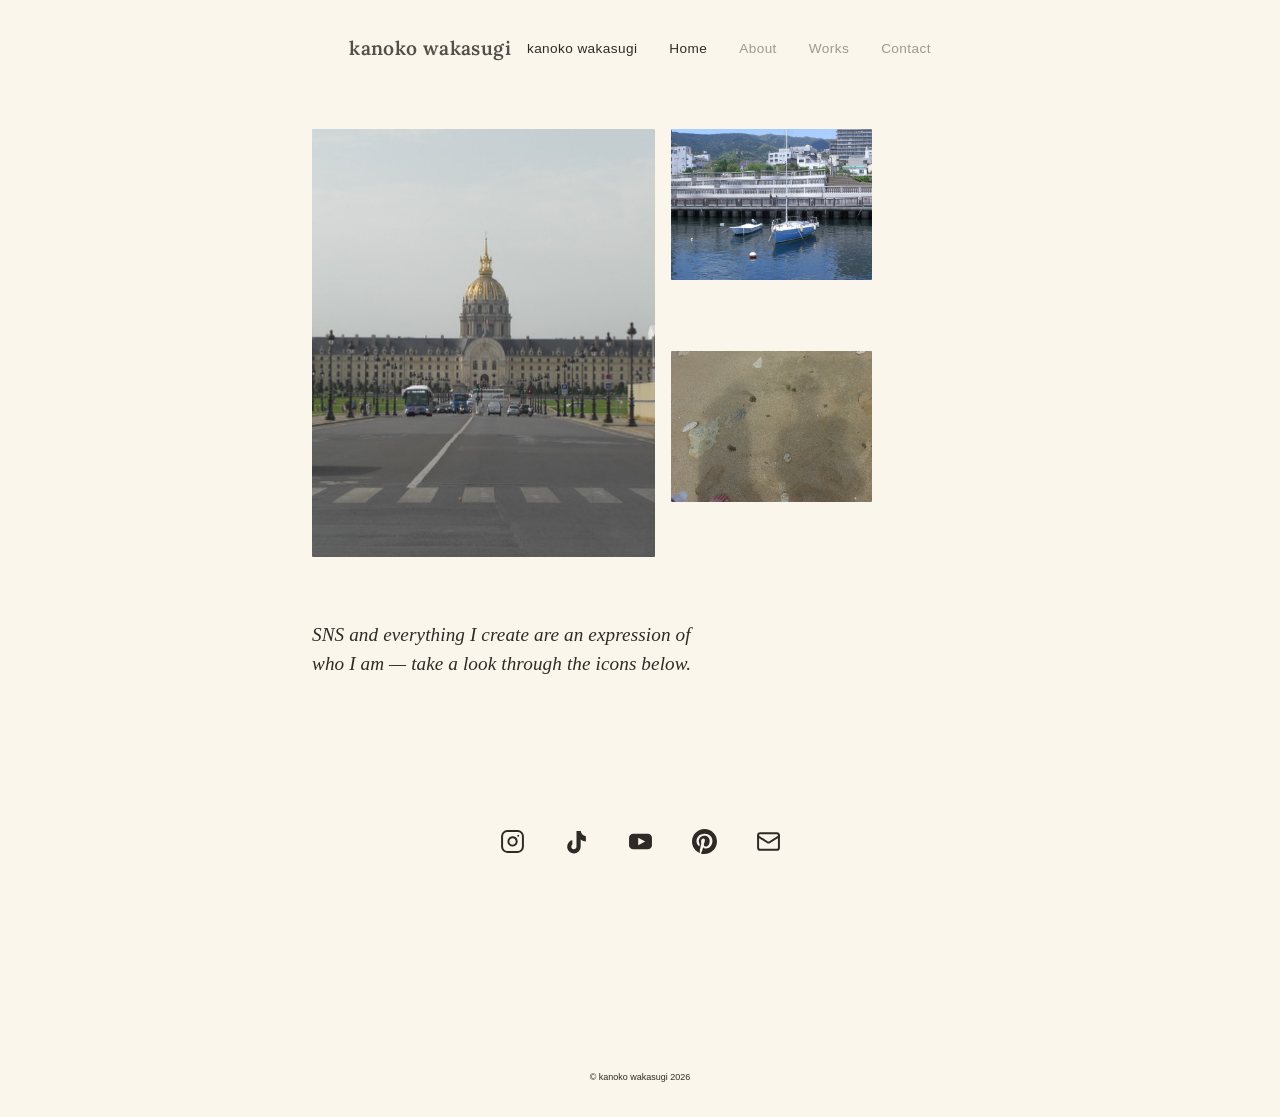
==== index.html @ f98750c2 "アップデート" ====
<!DOCTYPE html>
<html lang="en">
<head>
<meta charset="UTF-8">
<meta name="viewport" content="width=device-width, initial-scale=1.0">
<title>kanoko wakasugi</title>
<meta name="description" content="Kanoko Wakasugi — SNS and creative direction, documented through her own work and channels.">
<link rel="preconnect" href="https://fonts.googleapis.com">
<link rel="preconnect" href="https://fonts.gstatic.com" crossorigin>
<link href="https://fonts.googleapis.com/css2?family=Lora:wght@400;500;600&family=Inter:wght@300;400;500;600&display=swap" rel="stylesheet">
<link rel="icon" type="image/png" sizes="32x32" href="favicon-32.png">
<link rel="icon" type="image/png" sizes="192x192" href="favicon-192.png">
<link rel="apple-touch-icon" href="apple-touch-icon.png">
<link rel="stylesheet" href="style.css?v=10">
</head>
<body>

<header class="site-header">
  <span class="header-spacer" aria-hidden="true"></span>
  <span class="brand">kanoko wakasugi</span>
  <button class="menu-toggle" id="menu-toggle" aria-label="Menu" aria-expanded="false" aria-controls="site-nav">
    <span></span><span></span><span></span>
  </button>
  <nav class="site-nav" id="site-nav">
    <span class="nav-menu-brand">kanoko wakasugi</span>
    <a href="index.html" class="is-active">Home</a>
    <a href="about/index.html">About</a>
    <a href="works/index.html">Works</a>
    <a href="contact/index.html">Contact</a>
    <ul class="icon-row">
      <li>
        <a href="https://www.instagram.com/kanokowakasugi" target="_blank" rel="noopener" aria-label="Instagram">
          <svg viewBox="0 0 24 24" fill="none" stroke="currentColor" stroke-width="1.9" stroke-linecap="round" stroke-linejoin="round">
            <rect x="2" y="2" width="20" height="20" rx="5"/>
            <path d="M16 11.37A4 4 0 1 1 12.63 8 4 4 0 0 1 16 11.37z"/>
            <line x1="17.5" y1="6.5" x2="17.51" y2="6.5"/>
          </svg>
        </a>
      </li>
      <li>
        <a href="https://www.tiktok.com/@kanokowakasugi" target="_blank" rel="noopener" aria-label="TikTok">
          <svg viewBox="0 0 24 24" fill="currentColor" stroke="none">
            <path d="M21 7.917v4.034a9.948 9.948 0 0 1-5-1.951v6.95a6.5 6.5 0 1 1-8-6.326v4.326a2.5 2.5 0 1 0 4 2V1.967h4.083a6.005 6.005 0 0 0 4.917 4.95z"/>
          </svg>
        </a>
      </li>
      <li>
        <a href="https://www.youtube.com/@kanokowakasugi" target="_blank" rel="noopener" aria-label="YouTube">
          <svg viewBox="0 0 24 24" fill="currentColor" stroke="none">
            <rect x="1" y="4.5" width="22" height="15" rx="4"/>
            <polygon points="9.75 8.5 16.5 12 9.75 15.5" fill="var(--ivory)"/>
          </svg>
        </a>
      </li>
      <li>
        <a href="https://jp.pinterest.com/wakasugikanoko/" target="_blank" rel="noopener" aria-label="Pinterest">
          <svg viewBox="0 0 24 24" fill="currentColor" stroke="none">
            <path d="M12.017 0C5.396 0 0 5.396 0 12.017c0 5.068 3.158 9.394 7.611 11.137-.105-.949-.2-2.405.042-3.441.218-.937 1.407-5.965 1.407-5.965s-.359-.719-.359-1.782c0-1.668.967-2.914 2.171-2.914 1.023 0 1.518.769 1.518 1.69 0 1.029-.655 2.568-.994 3.995-.283 1.194.599 2.169 1.777 2.169 2.133 0 3.772-2.249 3.772-5.495 0-2.873-2.064-4.882-5.012-4.882-3.414 0-5.418 2.561-5.418 5.207 0 1.031.397 2.138.893 2.738a.36.36 0 0 1 .083.345c-.09.375-.293 1.194-.333 1.361-.053.225-.172.271-.402.165-1.495-.69-2.433-2.878-2.433-4.646 0-3.776 2.748-7.252 7.92-7.252 4.158 0 7.392 2.967 7.392 6.923 0 4.135-2.607 7.461-6.233 7.461-1.214 0-2.357-.629-2.75-1.378l-.748 2.853c-.271 1.043-1.002 2.35-1.492 3.146 1.124.345 2.317.535 3.556.535 6.624 0 12.017-5.393 12.017-12.017C24.034 5.396 18.641 0 12.017 0z"/>
          </svg>
        </a>
      </li>
      <li>
        <a href="mailto:kanokowakasugi@gmail.com" aria-label="Email">
          <svg viewBox="0 0 24 24" fill="none" stroke="currentColor" stroke-width="1.9" stroke-linecap="round" stroke-linejoin="round">
            <rect x="2" y="4" width="20" height="16" rx="2"/>
            <path d="m22 7-8.97 5.7a1.94 1.94 0 0 1-2.06 0L2 7"/>
          </svg>
        </a>
      </li>
    </ul>
  </nav>
</header>

<main class="wrap">

  <section class="hero">
    <div class="moodboard">
      <div class="moodboard-item moodboard-item--lg">
        <img src="img/photo-01.jpg" alt="">
      </div>
      <div class="moodboard-item moodboard-item--sm">
        <img src="img/photo-02.jpg" alt="">
      </div>
      <div class="moodboard-item moodboard-item--sm">
        <img src="img/photo-03.jpg" alt="">
      </div>
    </div>

    <p class="tagline">
      SNS and everything I create are an expression of who I am —
      take a look through the icons below.
    </p>
  </section>

  <ul class="icon-row">
    <li>
      <a href="https://www.instagram.com/kanokowakasugi" target="_blank" rel="noopener" aria-label="Instagram">
        <svg viewBox="0 0 24 24" fill="none" stroke="currentColor" stroke-width="1.9" stroke-linecap="round" stroke-linejoin="round">
          <rect x="2" y="2" width="20" height="20" rx="5"/>
          <path d="M16 11.37A4 4 0 1 1 12.63 8 4 4 0 0 1 16 11.37z"/>
          <line x1="17.5" y1="6.5" x2="17.51" y2="6.5"/>
        </svg>
      </a>
    </li>
    <li>
      <a href="https://www.tiktok.com/@kanokowakasugi" target="_blank" rel="noopener" aria-label="TikTok">
        <svg viewBox="0 0 24 24" fill="currentColor" stroke="none">
          <path d="M21 7.917v4.034a9.948 9.948 0 0 1-5-1.951v6.95a6.5 6.5 0 1 1-8-6.326v4.326a2.5 2.5 0 1 0 4 2V1.967h4.083a6.005 6.005 0 0 0 4.917 4.95z"/>
        </svg>
      </a>
    </li>
    <li>
      <a href="https://www.youtube.com/@kanokowakasugi" target="_blank" rel="noopener" aria-label="YouTube">
        <svg viewBox="0 0 24 24" fill="currentColor" stroke="none">
          <rect x="1" y="4.5" width="22" height="15" rx="4"/>
          <polygon points="9.75 8.5 16.5 12 9.75 15.5" fill="var(--ivory)"/>
        </svg>
      </a>
    </li>
    <li>
      <a href="https://jp.pinterest.com/wakasugikanoko/" target="_blank" rel="noopener" aria-label="Pinterest">
        <svg viewBox="0 0 24 24" fill="currentColor" stroke="none">
          <path d="M12.017 0C5.396 0 0 5.396 0 12.017c0 5.068 3.158 9.394 7.611 11.137-.105-.949-.2-2.405.042-3.441.218-.937 1.407-5.965 1.407-5.965s-.359-.719-.359-1.782c0-1.668.967-2.914 2.171-2.914 1.023 0 1.518.769 1.518 1.69 0 1.029-.655 2.568-.994 3.995-.283 1.194.599 2.169 1.777 2.169 2.133 0 3.772-2.249 3.772-5.495 0-2.873-2.064-4.882-5.012-4.882-3.414 0-5.418 2.561-5.418 5.207 0 1.031.397 2.138.893 2.738a.36.36 0 0 1 .083.345c-.09.375-.293 1.194-.333 1.361-.053.225-.172.271-.402.165-1.495-.69-2.433-2.878-2.433-4.646 0-3.776 2.748-7.252 7.92-7.252 4.158 0 7.392 2.967 7.392 6.923 0 4.135-2.607 7.461-6.233 7.461-1.214 0-2.357-.629-2.75-1.378l-.748 2.853c-.271 1.043-1.002 2.35-1.492 3.146 1.124.345 2.317.535 3.556.535 6.624 0 12.017-5.393 12.017-12.017C24.034 5.396 18.641 0 12.017 0z"/>
        </svg>
      </a>
    </li>
    <li>
      <a href="mailto:kanokowakasugi@gmail.com" aria-label="Email">
        <svg viewBox="0 0 24 24" fill="none" stroke="currentColor" stroke-width="1.9" stroke-linecap="round" stroke-linejoin="round">
          <rect x="2" y="4" width="20" height="16" rx="2"/>
          <path d="m22 7-8.97 5.7a1.94 1.94 0 0 1-2.06 0L2 7"/>
        </svg>
      </a>
    </li>
  </ul>

</main>

<footer class="site-footer">
  <span>© kanoko wakasugi 2026</span>
</footer>

<script>
  const menuToggle = document.getElementById('menu-toggle');
  const siteNav = document.getElementById('site-nav');
  menuToggle.addEventListener('click', function () {
    const isOpen = siteNav.classList.toggle('is-open');
    menuToggle.classList.toggle('is-open');
    menuToggle.setAttribute('aria-expanded', isOpen);
    document.body.classList.toggle('no-scroll', isOpen);
  });
</script>

</body>
</html>
---- style.css ----
/* =========================================================
   Kanoko Wakasugi — Portfolio
   Tokens: Ivory / Beige / Blue / Grey / Navy / Brown
   Type: Lora (display) + Inter (body)
   ========================================================= */

:root {
  --ivory: #FAF6EC;
  --beige: #D6CCB6;
  --blue:  #7A8B99;
  --grey:  #A6ABA9;
  --navy:  #566473;
  --brown: #8A7A6A;
  --ink:   #2E2B27;

  --max-width: 720px;
  --space-xs: 0.5rem;
  --space-s: 1rem;
  --space-m: 2rem;
  --space-l: 4rem;
  --space-xl: 8rem;
}

* { box-sizing: border-box; }

html { scroll-behavior: smooth; height: 100%; }

body {
  margin: 0;
  min-height: 100vh;
  display: flex;
  flex-direction: column;
  background: var(--ivory);
  color: var(--ink);
  font-family: 'Helvetica', 'Arial', sans-serif;
  font-weight: 300;
  font-size: 15.5px;
  line-height: 1.7;
  -webkit-font-smoothing: antialiased;
}

@media (prefers-reduced-motion: reduce) {
  * { animation: none !important; transition: none !important; }
}

body.no-scroll {
  overflow: hidden;
}

a {
  color: var(--ink);
  text-decoration: none;
  border-bottom: 1px solid transparent;
  transition: border-color 0.3s ease, color 0.3s ease;
}

a:hover,
a:focus-visible {
  color: var(--blue);
  border-bottom-color: var(--blue);
}

a:focus-visible {
  outline: 2px solid var(--blue);
  outline-offset: 3px;
  border-radius: 1px;
}

h1, h2, h3 {
  font-family: 'Helvetica', 'Arial', sans-serif;
  font-weight: 500;
  color: var(--ink);
  margin: 0;
}

.wrap {
  width: 100%;
  flex: 1 0 auto;
  max-width: var(--max-width);
  margin: 0 auto;
  padding: var(--space-m) var(--space-m) var(--space-xl);
}

/* ---------- Header / nav ---------- */

.site-header {
  max-width: var(--max-width);
  margin: 0 auto;
  padding: var(--space-m) var(--space-m) 0;
  display: flex;
  justify-content: space-between;
  align-items: center;
  flex-wrap: wrap;
  gap: var(--space-s);
}

.site-header .brand {
  font-family: 'Lora', serif;
  font-size: 1.2rem;
  font-weight: 600;
  letter-spacing: 0.02em;
  color: var(--ink);
  opacity: 0.82;
  border-bottom: none;
}

.header-spacer {
  display: none;
}

.site-nav {
  display: flex;
  gap: var(--space-m);
  font-size: 0.85rem;
  letter-spacing: 0.03em;
}

.site-nav a {
  color: var(--ink);
  opacity: 0.45;
  border-bottom: none;
}

.site-nav a.is-active,
.site-nav a:hover,
.site-nav a:focus-visible {
  opacity: 1;
  border-bottom: none;
  color: var(--ink);
}

/* ---------- Hamburger menu (mobile) ---------- */

.menu-toggle {
  display: none;
  background: none;
  border: none;
  padding: 0;
  width: 22px;
  height: 18px;
  flex-direction: column;
  justify-content: flex-start;
  gap: 6px;
  cursor: pointer;
}

.menu-toggle span {
  display: block;
  width: 100%;
  height: 2px;
  background: var(--ink);
  transition: transform 0.3s ease, opacity 0.3s ease;
}

.menu-toggle.is-open span:nth-child(1) {
  transform: translateY(8px) rotate(45deg);
}

.menu-toggle.is-open span:nth-child(2) {
  opacity: 0;
}

.menu-toggle.is-open span:nth-child(3) {
  transform: translateY(-8px) rotate(-45deg);
}

@media (max-width: 680px) {
  .site-header {
    display: grid;
    grid-template-columns: 24px 1fr 24px;
    align-items: center;
    column-gap: var(--space-s);
  }

  .site-header .brand {
    grid-column: 2;
    text-align: center;
  }

  .header-spacer {
    display: block;
    grid-column: 1;
  }

  .menu-toggle {
    display: flex;
    grid-column: 3;
    justify-self: end;
    position: relative;
    z-index: 101;
  }

  .site-nav {
    display: none;
    position: fixed;
    inset: 0;
    flex-direction: column;
    align-items: center;
    justify-content: flex-start;
    padding: 8.5rem var(--space-m) var(--space-l);
    background: var(--ivory);
    z-index: 100;
  }

  .site-nav.is-open {
    display: flex;
  }

  .nav-menu-brand {
    font-family: 'Lora', serif;
    font-size: 1.1rem;
    font-weight: 600;
    color: var(--ink);
    opacity: 0.82;
    margin-bottom: var(--space-l);
  }

  .site-nav a {
    font-size: 1.1rem;
    margin: 0.75em 0;
  }

  .site-nav.is-open .icon-row {
    display: flex;
    margin-top: auto;
    padding-top: var(--space-l);
  }
}

/* ---------- Hero (home only) ---------- */

.hero {
  padding-top: var(--space-m);
  padding-bottom: var(--space-l);
}

/* ---------- Moodboard grid ---------- */

.moodboard {
  display: grid;
  grid-template-columns: 1.7fr 1fr;
  grid-template-rows: auto auto;
  gap: var(--space-s);
  max-width: 560px;
  margin-bottom: var(--space-l);
}

.moodboard-item {
  background: var(--beige);
  border-radius: 1px;
  position: relative;
  overflow: hidden;
}

.moodboard-item::after {
  content: attr(data-placeholder);
  position: absolute;
  inset: 0;
  display: flex;
  align-items: center;
  justify-content: center;
  text-align: center;
  padding: var(--space-s);
  font-size: 0.75rem;
  letter-spacing: 0.04em;
  color: var(--ink);
}

.moodboard-item img,
.moodboard-item video {
  width: 100%;
  height: 100%;
  object-fit: cover;
  display: block;
}

.moodboard-item--lg {
  grid-row: 1 / 3;
  aspect-ratio: 4 / 5;
}

.moodboard-item--sm {
  aspect-ratio: 4 / 3;
}

@media (max-width: 560px) {
  .moodboard {
    grid-template-columns: 1fr;
    grid-template-rows: none;
    max-width: 100%;
  }
  .moodboard-item--lg {
    grid-row: auto;
    aspect-ratio: 4 / 3;
  }
}

.hero .tagline {
  max-width: 380px;
  color: var(--ink);
  font-family: 'Times New Roman', Georgia, serif;
  font-style: italic;
  font-weight: 400;
  font-size: 1.2rem;
  line-height: 1.5;
  letter-spacing: 0.005em;
}

@media (max-width: 560px) {
  .hero .tagline {
    font-size: 0.9rem;
  }
}

/* ---------- Icon row (home) ---------- */

.icon-row {
  margin-top: var(--space-l);
  list-style: none;
  padding: 0;
  display: flex;
  justify-content: center;
  gap: var(--space-m);
}

/* ナビ内に複製したアイコン行は、モバイルでメニューを開いた時だけ表示 */
.site-nav .icon-row {
  display: none;
}

.icon-row a {
  display: inline-flex;
  align-items: center;
  justify-content: center;
  width: 32px;
  height: 32px;
  color: var(--ink);
  opacity: 1;
  border-bottom: none;
  transition: opacity 0.3s ease, transform 0.3s ease, color 0.3s ease;
}

.icon-row svg {
  width: 25px;
  height: 25px;
}

.icon-row a:hover,
.icon-row a:focus-visible {
  opacity: 1;
  color: var(--blue);
  transform: translateY(-2px);
}

/* ---------- Page header (non-home) ---------- */

.page-title {
  padding-top: var(--space-m);
  margin-bottom: var(--space-l);
}

.page-title h1 {
  font-size: clamp(1.2rem, 2.2vw, 1.4rem);
}

/* ---------- About ---------- */

.about-block {
  margin-bottom: var(--space-l);
}

.about-block .label {
  display: block;
  font-size: 0.75rem;
  letter-spacing: 0.09em;
  text-transform: uppercase;
  color: var(--ink);
  margin-bottom: var(--space-xs);
}

.about-block p,
.about-block ul {
  margin: 0;
  font-family: Helvetica, Arial, sans-serif;
  font-size: 11px;
  line-height: 1.3;
}

.about-block ul {
  list-style: none;
  padding-left: 0;
}

.about-block li {
  margin-bottom: 0.5em;
}

/* ---------- Typewriter (works) ---------- */

.typewriter-wrap {
  margin: var(--space-xl) 0;
  font-family: 'Helvetica', 'Arial', sans-serif;
  font-size: clamp(1.4rem, 4vw, 2rem);
  color: var(--ink);
}

.cursor {
  display: inline-block;
  margin-left: 2px;
  animation: blink 1s step-end infinite;
}

@keyframes blink {
  50% { opacity: 0; }
}

/* ---------- Contact ---------- */

.contact-email {
  margin-top: var(--space-l);
}

.contact-email a {
  font-family: 'Helvetica', 'Arial', sans-serif;
  font-size: clamp(0.95rem, 2vw, 1.05rem);
  color: var(--ink);
  border-bottom: none;
}

.contact-email a:hover {
  color: var(--blue);
  border-bottom: none;
}

/* ---------- Footer ---------- */

.site-footer {
  max-width: var(--max-width);
  width: 100%;
  margin: 0 auto;
  padding: var(--space-l) var(--space-xs) var(--space-m);
  display: block;
  text-align: center;
  font-size: 9px;
  color: var(--ink);
  flex-shrink: 0;
}

.site-footer a {
  color: var(--ink);
}

.site-footer a:hover {
  color: var(--blue);
}

@media (max-width: 480px) {
  .site-header { padding-top: var(--space-m); }
  .site-nav { gap: var(--space-s); font-size: 0.8rem; }
}
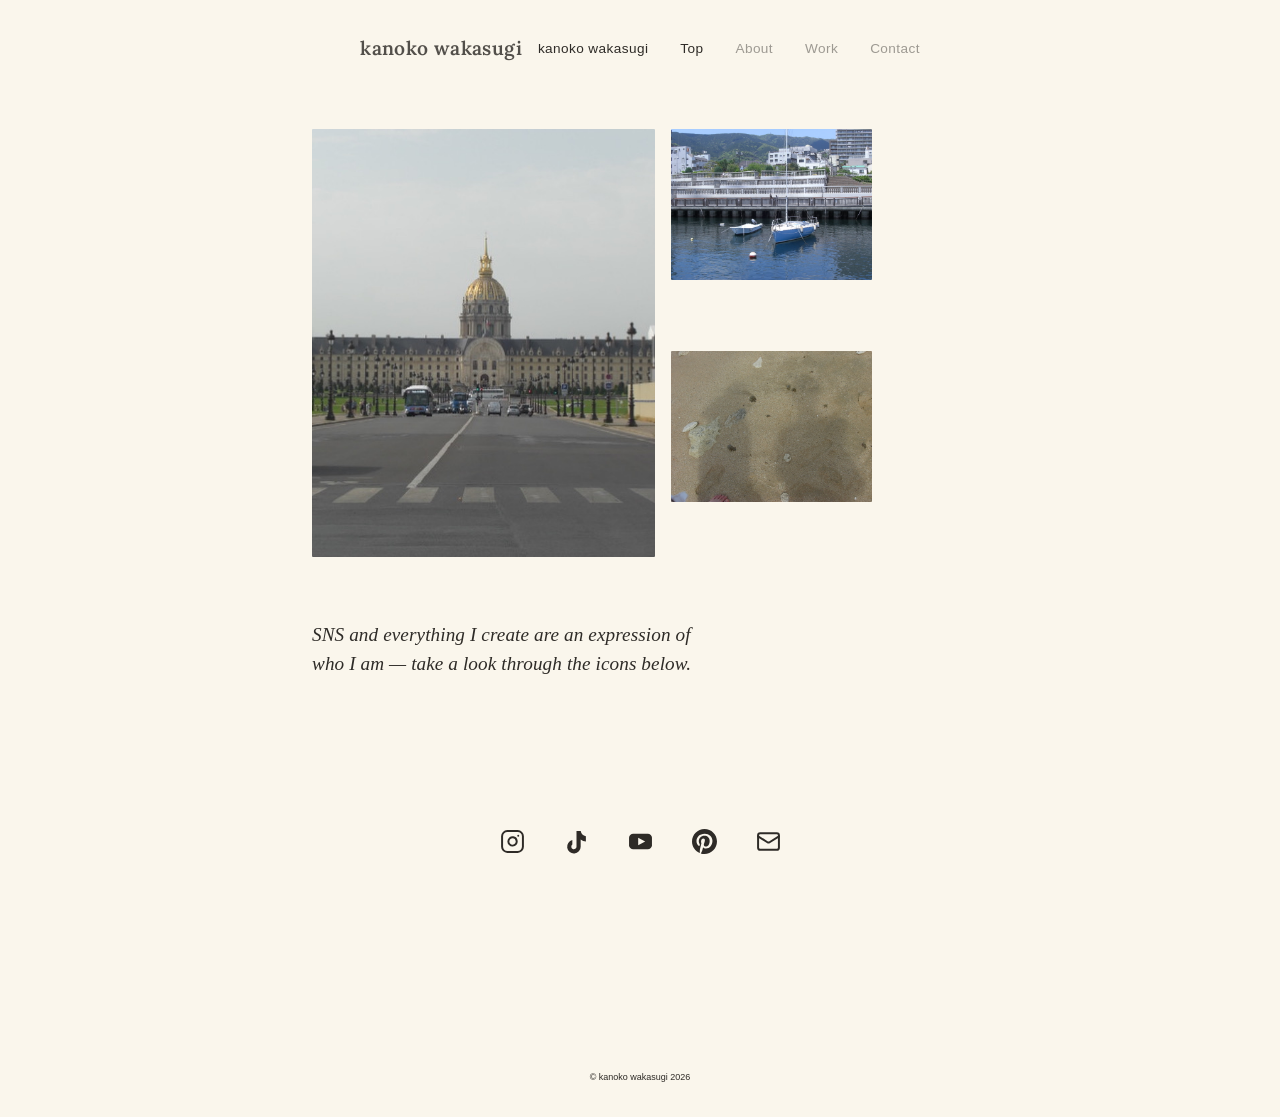
==== commit ff6a4951: "Update index.html" ====
--- a/index.html
+++ b/index.html
@@ -17,15 +17,15 @@
 
 <header class="site-header">
   <span class="header-spacer" aria-hidden="true"></span>
-  <span class="brand">kanoko wakasugi</span>
+  <a href="index.html" class="brand">kanoko wakasugi</a>
   <button class="menu-toggle" id="menu-toggle" aria-label="Menu" aria-expanded="false" aria-controls="site-nav">
     <span></span><span></span><span></span>
   </button>
   <nav class="site-nav" id="site-nav">
     <span class="nav-menu-brand">kanoko wakasugi</span>
-    <a href="index.html" class="is-active">Home</a>
+    <a href="index.html" class="is-active">Top</a>
     <a href="about/index.html">About</a>
-    <a href="works/index.html">Works</a>
+    <a href="works/index.html">Work</a>
     <a href="contact/index.html">Contact</a>
     <ul class="icon-row">
       <li>
--- a/style.css
+++ b/style.css
@@ -138,22 +138,37 @@
   padding: 0;
   width: 22px;
   height: 18px;
-  flex-direction: column;
-  justify-content: flex-start;
-  gap: 6px;
+  position: relative;
   cursor: pointer;
 }
 
 .menu-toggle span {
   display: block;
+  position: absolute;
+  left: 0;
   width: 100%;
-  height: 2px;
+  height: 1px;
   background: var(--ink);
-  transition: transform 0.3s ease, opacity 0.3s ease;
+  transition: top 0.3s ease, transform 0.3s ease, opacity 0.3s ease;
+}
+
+.menu-toggle span:nth-child(1) {
+  top: 0;
+}
+
+.menu-toggle span:nth-child(2) {
+  top: 50%;
+  transform: translateY(-50%);
+}
+
+.menu-toggle span:nth-child(3) {
+  top: 100%;
+  transform: translateY(-100%);
 }
 
 .menu-toggle.is-open span:nth-child(1) {
-  transform: translateY(8px) rotate(45deg);
+  top: 50%;
+  transform: translateY(-50%) rotate(45deg);
 }
 
 .menu-toggle.is-open span:nth-child(2) {
@@ -161,32 +176,39 @@
 }
 
 .menu-toggle.is-open span:nth-child(3) {
-  transform: translateY(-8px) rotate(-45deg);
+  top: 50%;
+  transform: translateY(-50%) rotate(-45deg);
 }
 
 @media (max-width: 680px) {
+  .wrap {
+    padding-top: 6rem;
+  }
+
   .site-header {
-    display: grid;
-    grid-template-columns: 24px 1fr 24px;
-    align-items: center;
-    column-gap: var(--space-s);
+    display: block;
+    text-align: center;
+    position: fixed;
+    top: 0;
+    left: 0;
+    right: 0;
+    background: var(--ivory);
+    z-index: 90;
   }
 
   .site-header .brand {
-    grid-column: 2;
-    text-align: center;
+    display: block;
   }
 
   .header-spacer {
-    display: block;
-    grid-column: 1;
+    display: none;
   }
 
   .menu-toggle {
     display: flex;
-    grid-column: 3;
-    justify-self: end;
-    position: relative;
+    position: fixed;
+    top: 39px;
+    right: 24px;
     z-index: 101;
   }
 
@@ -197,7 +219,7 @@
     flex-direction: column;
     align-items: center;
     justify-content: flex-start;
-    padding: 8.5rem var(--space-m) var(--space-l);
+    padding: 4.5rem var(--space-m) var(--space-l);
     background: var(--ivory);
     z-index: 100;
   }
@@ -208,15 +230,15 @@
 
   .nav-menu-brand {
     font-family: 'Lora', serif;
-    font-size: 1.1rem;
+    font-size: 1.2rem;
     font-weight: 600;
     color: var(--ink);
     opacity: 0.82;
-    margin-bottom: var(--space-l);
+    margin-bottom: 35px;
   }
 
   .site-nav a {
-    font-size: 1.1rem;
+    font-size: 15px;
     margin: 0.75em 0;
   }
 
@@ -422,7 +444,7 @@
 
 .contact-email a {
   font-family: 'Helvetica', 'Arial', sans-serif;
-  font-size: clamp(0.95rem, 2vw, 1.05rem);
+  font-size: 14px;
   color: var(--ink);
   border-bottom: none;
 }
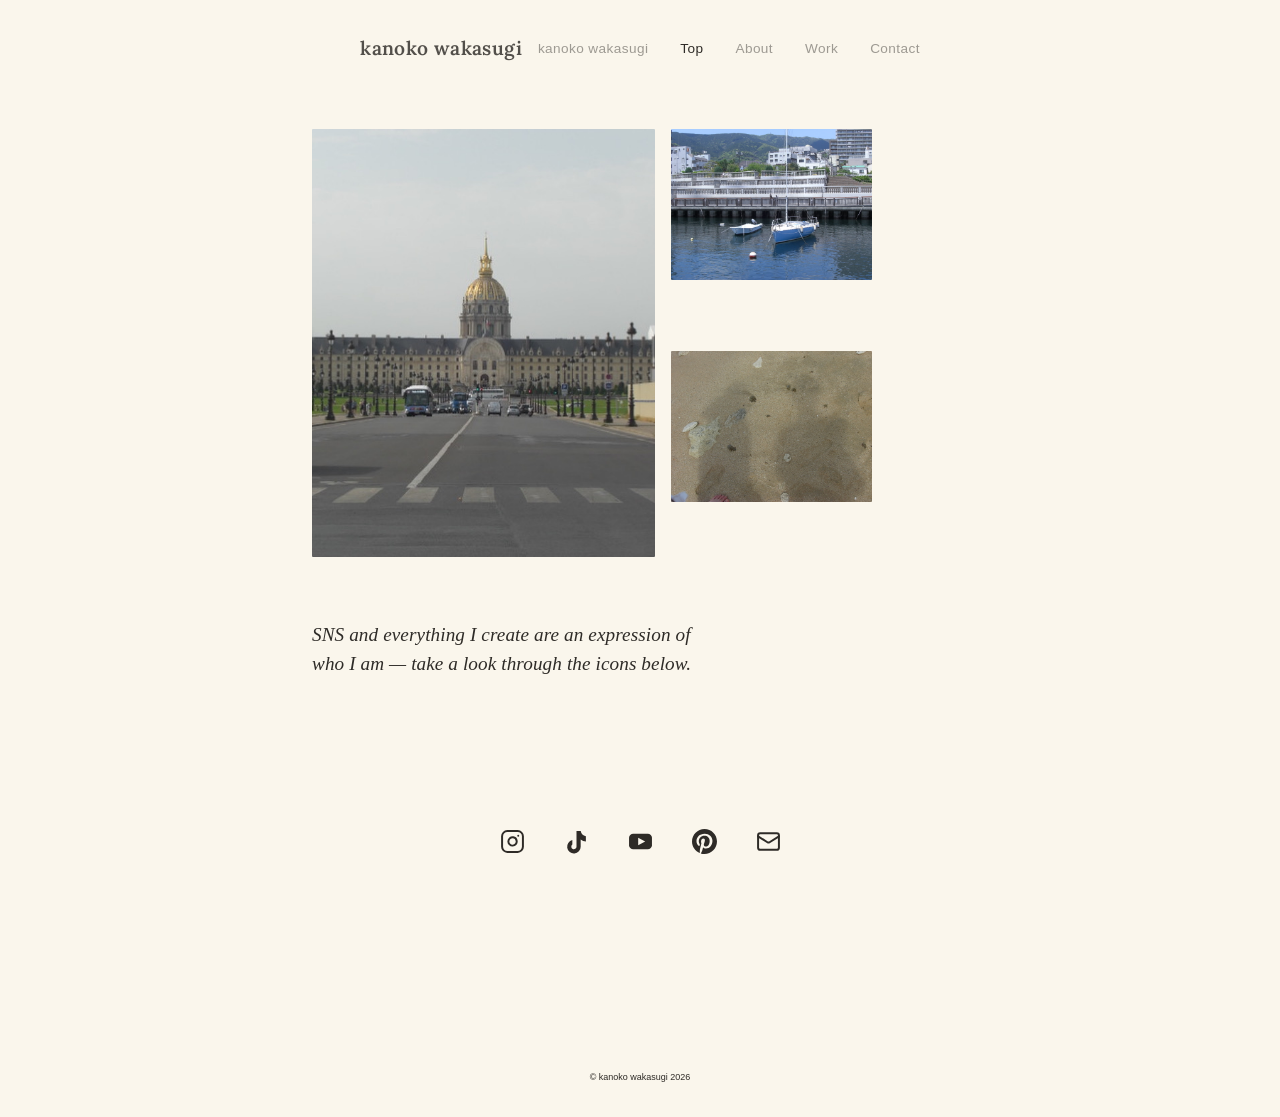
==== commit 8d732789: "Update index.html" ====
--- a/index.html
+++ b/index.html
@@ -22,7 +22,7 @@
     <span></span><span></span><span></span>
   </button>
   <nav class="site-nav" id="site-nav">
-    <span class="nav-menu-brand">kanoko wakasugi</span>
+    <a href="index.html" class="nav-menu-brand">kanoko wakasugi</a>
     <a href="index.html" class="is-active">Top</a>
     <a href="about/index.html">About</a>
     <a href="works/index.html">Work</a>
--- a/style.css
+++ b/style.css
@@ -447,6 +447,7 @@
   font-size: 14px;
   color: var(--ink);
   border-bottom: none;
+  letter-spacing: 0.02em;
 }
 
 .contact-email a:hover {
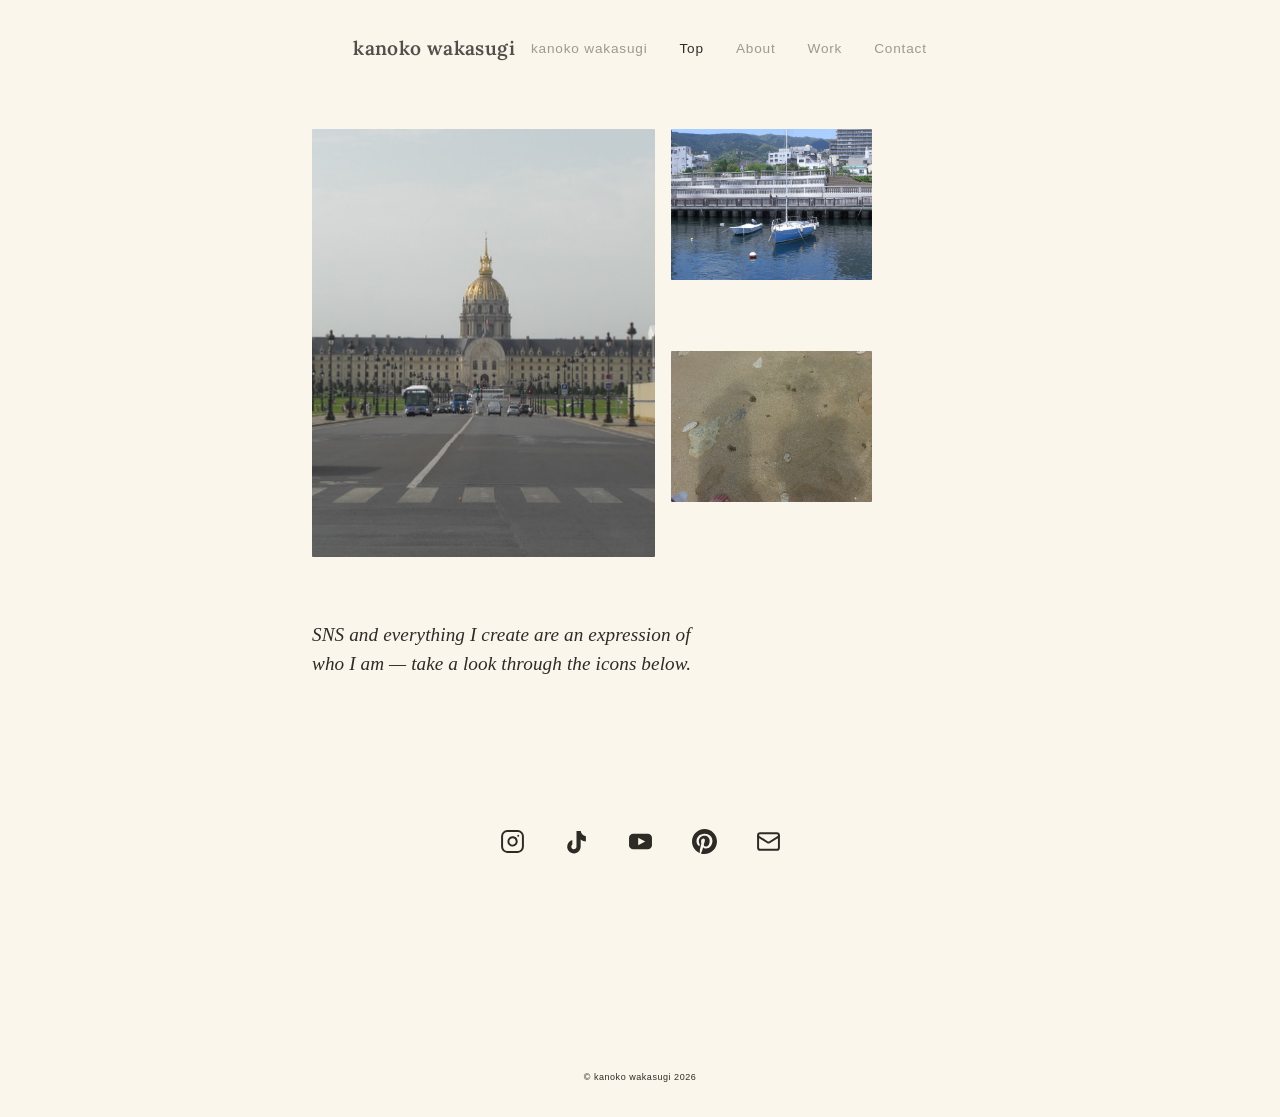
==== commit 90e733c7: "Update index.html" ====
--- a/index.html
+++ b/index.html
@@ -136,7 +136,7 @@
 
 </main>
 
-<footer class="site-footer">
+<footer class="site-footer site-footer--home">
   <span>© kanoko wakasugi 2026</span>
 </footer>
 
--- a/style.css
+++ b/style.css
@@ -102,6 +102,7 @@
   color: var(--ink);
   opacity: 0.82;
   border-bottom: none;
+  text-decoration: none;
 }
 
 .header-spacer {
@@ -119,6 +120,7 @@
   color: var(--ink);
   opacity: 0.45;
   border-bottom: none;
+  letter-spacing: 0.06em;
 }
 
 .site-nav a.is-active,
@@ -228,13 +230,24 @@
     display: flex;
   }
 
-  .nav-menu-brand {
+  .site-nav a.nav-menu-brand {
     font-family: 'Lora', serif;
     font-size: 1.2rem;
     font-weight: 600;
+    letter-spacing: 0.02em;
     color: var(--ink);
     opacity: 0.82;
+    border-bottom: none;
+    text-decoration: none;
+    display: block;
     margin-bottom: 35px;
+  }
+
+  .site-nav a.nav-menu-brand:hover,
+  .site-nav a.nav-menu-brand:focus-visible {
+    color: var(--ink);
+    opacity: 0.82;
+    border-bottom: none;
   }
 
   .site-nav a {
@@ -465,6 +478,7 @@
   display: block;
   text-align: center;
   font-size: 9px;
+  letter-spacing: 0.06em;
   color: var(--ink);
   flex-shrink: 0;
 }
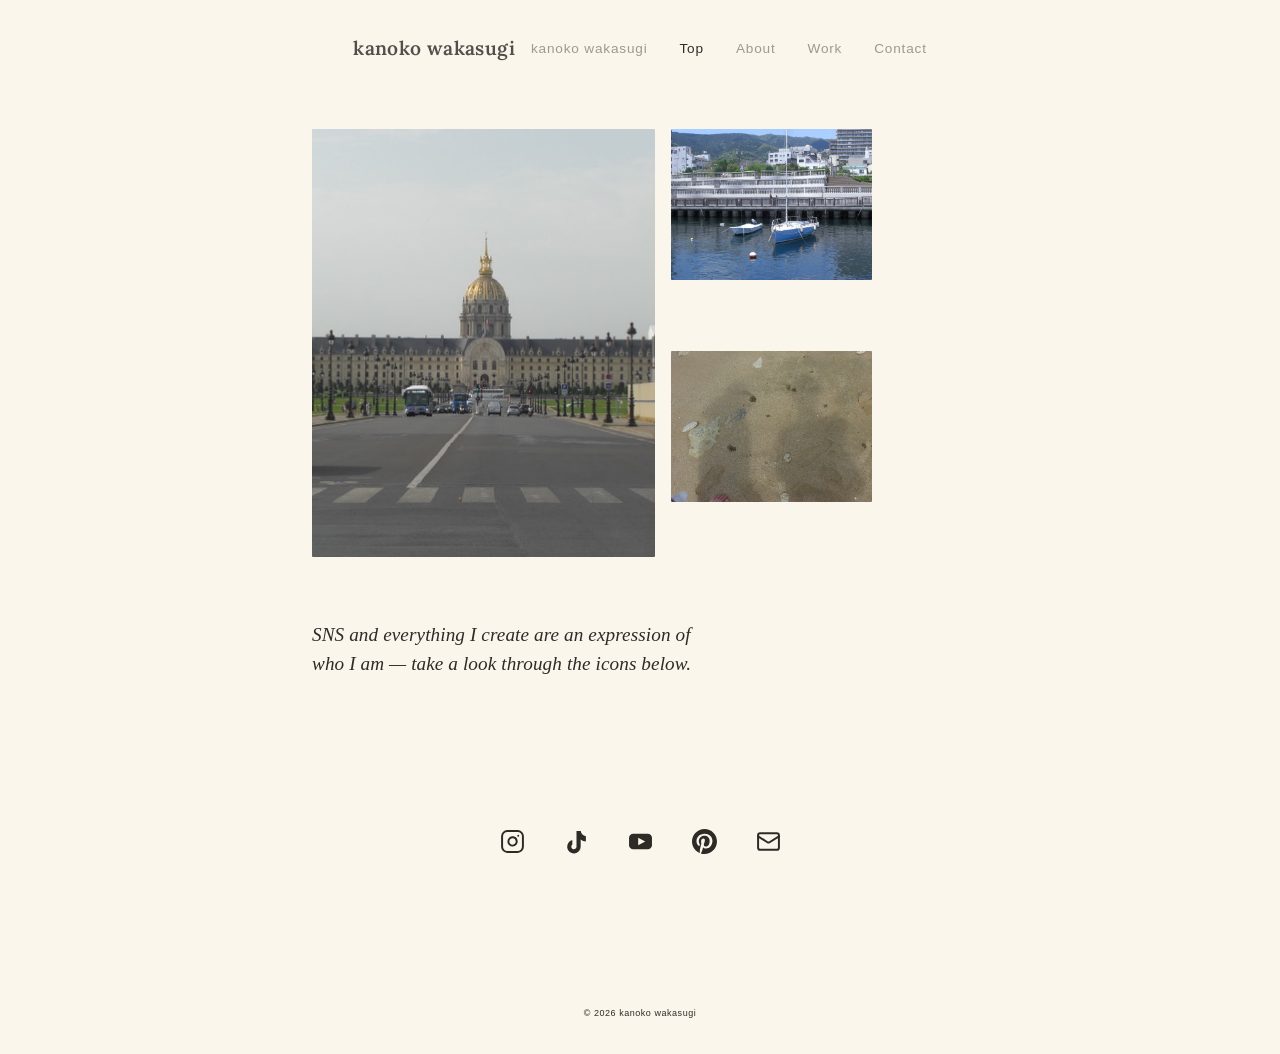
==== commit b746aa66: "Update index.html" ====
--- a/index.html
+++ b/index.html
@@ -137,7 +137,7 @@
 </main>
 
 <footer class="site-footer site-footer--home">
-  <span>© kanoko wakasugi 2026</span>
+  <span>© 2026 kanoko wakasugi</span>
 </footer>
 
 <script>
--- a/style.css
+++ b/style.css
@@ -482,6 +482,10 @@
   color: var(--ink);
   flex-shrink: 0;
 }
+/* Home限定:アイコン行との余白を詰める */
+.site-footer--home {
+  padding-top: 0.02rem;
+}
 
 .site-footer a {
   color: var(--ink);
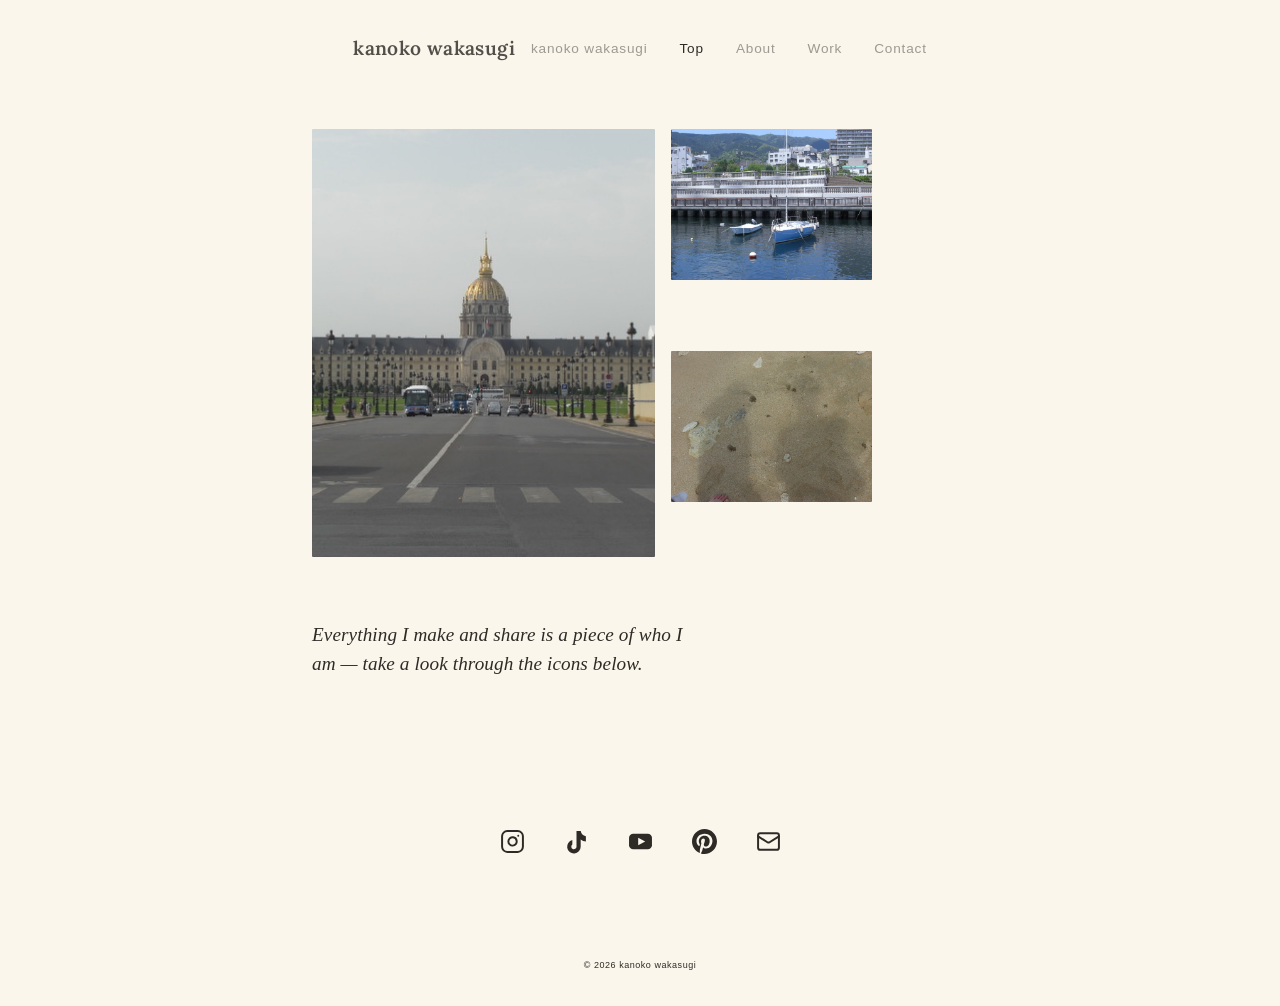
==== commit a3d05c5b: "Update index.html" ====
--- a/index.html
+++ b/index.html
@@ -87,8 +87,7 @@
     </div>
 
     <p class="tagline">
-      SNS and everything I create are an expression of who I am —
-      take a look through the icons below.
+      Everything I make and share is a piece of who I am — take a look through the icons below.
     </p>
   </section>
 
--- a/style.css
+++ b/style.css
@@ -18,7 +18,7 @@
   --space-s: 1rem;
   --space-m: 2rem;
   --space-l: 4rem;
-  --space-xl: 8rem;
+  --space-xl: 5rem;
 }
 
 * { box-sizing: border-box; }
@@ -419,6 +419,7 @@
   font-family: Helvetica, Arial, sans-serif;
   font-size: 11px;
   line-height: 1.3;
+  letter-spacing: 0.05em;
 }
 
 .about-block ul {
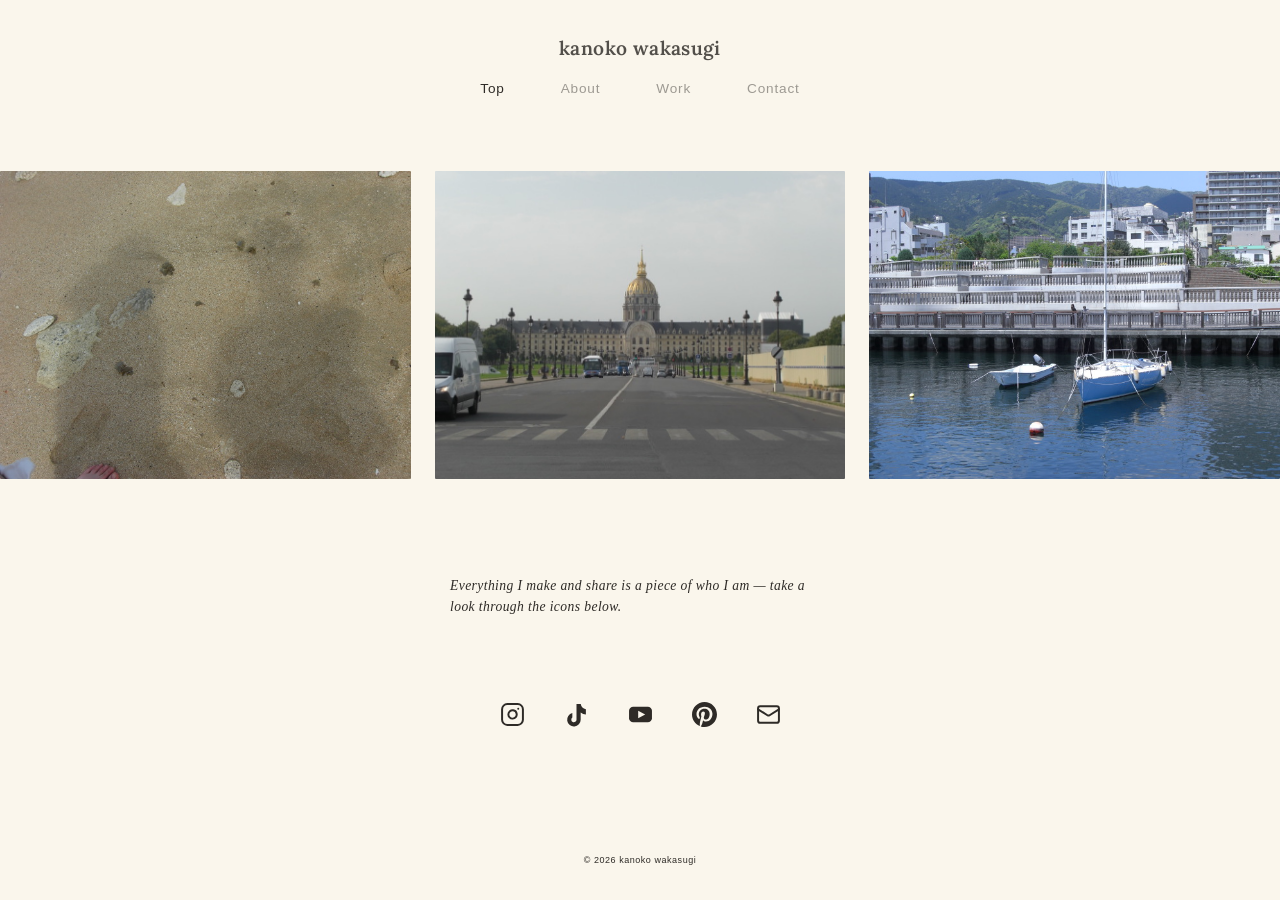
==== commit b797b654: "Update index.html" ====
--- a/index.html
+++ b/index.html
@@ -71,8 +71,7 @@
   </nav>
 </header>
 
-<main class="wrap">
-
+<main class="wrap wrap--home">
   <section class="hero">
     <div class="moodboard">
       <div class="moodboard-item moodboard-item--lg">
--- a/style.css
+++ b/style.css
@@ -84,17 +84,16 @@
 /* ---------- Header / nav ---------- */
 
 .site-header {
+  width: 100%;
   max-width: var(--max-width);
   margin: 0 auto;
   padding: var(--space-m) var(--space-m) 0;
-  display: flex;
-  justify-content: space-between;
-  align-items: center;
-  flex-wrap: wrap;
-  gap: var(--space-s);
+  text-align: center;
 }
 
 .site-header .brand {
+  display: block;
+  margin-bottom: 0.8rem;
   font-family: 'Lora', serif;
   font-size: 1.2rem;
   font-weight: 600;
@@ -105,15 +104,13 @@
   text-decoration: none;
 }
 
-.header-spacer {
-  display: none;
-}
-
 .site-nav {
   display: flex;
-  gap: var(--space-m);
+  justify-content: center;
+  gap: 3.5rem;
   font-size: 0.85rem;
   letter-spacing: 0.03em;
+  margin-top: 0.5rem;
 }
 
 .site-nav a {
@@ -122,6 +119,7 @@
   border-bottom: none;
   letter-spacing: 0.06em;
 }
+.nav-menu-brand { display: none; }
 
 .site-nav a.is-active,
 .site-nav a:hover,
@@ -277,8 +275,9 @@
   grid-template-rows: auto auto;
   gap: var(--space-s);
   max-width: 560px;
-  margin-bottom: var(--space-l);
-}
+  margin: 0 auto var(--space-l);
+}
+
 
 .moodboard-item {
   background: var(--beige);
@@ -331,14 +330,18 @@
 }
 
 .hero .tagline {
+  align-self: center;
   max-width: 380px;
+  margin-top: 3rem;
+  margin-bottom: 0;
+  text-align: left;
   color: var(--ink);
   font-family: 'Times New Roman', Georgia, serif;
   font-style: italic;
   font-weight: 400;
-  font-size: 1.2rem;
-  line-height: 1.5;
-  letter-spacing: 0.005em;
+  font-size: 0.85rem;
+  line-height: 1.6;
+  letter-spacing: 0.03em;
 }
 
 @media (max-width: 560px) {
@@ -436,7 +439,7 @@
 .typewriter-wrap {
   margin: var(--space-xl) 0;
   font-family: 'Helvetica', 'Arial', sans-serif;
-  font-size: clamp(1.4rem, 4vw, 2rem);
+  font-size: 20px;
   color: var(--ink);
 }
 
@@ -500,3 +503,53 @@
   .site-header { padding-top: var(--space-m); }
   .site-nav { gap: var(--space-s); font-size: 0.8rem; }
 }
+@media (min-width: 681px) {
+  .wrap {
+    display: flex;
+    flex-direction: column;
+    justify-content: center;
+  }
+
+  .hero {
+    display: flex;
+    flex-direction: column;
+  }
+
+  .hero .tagline {
+    margin-top: 2rem;
+  }
+
+  .icon-row {
+    margin-top: 1rem;
+  }
+
+  .site-footer {
+    padding-top: 1rem;
+  }
+
+  .moodboard {
+    display: flex;
+    width: 100vw;
+    max-width: none;
+    margin-left: calc(-50vw + 50%);
+    gap: 1.5rem;
+  }
+
+  .moodboard-item {
+    flex: 1;
+    aspect-ratio: 4 / 3;
+    height: auto;
+  }
+
+  .moodboard-item--lg {
+    order: 2;
+  }
+
+  .moodboard-item--sm:nth-of-type(1) {
+    order: 1;
+  }
+
+  .moodboard-item--sm:nth-of-type(2) {
+    order: 3;
+  }
+}
